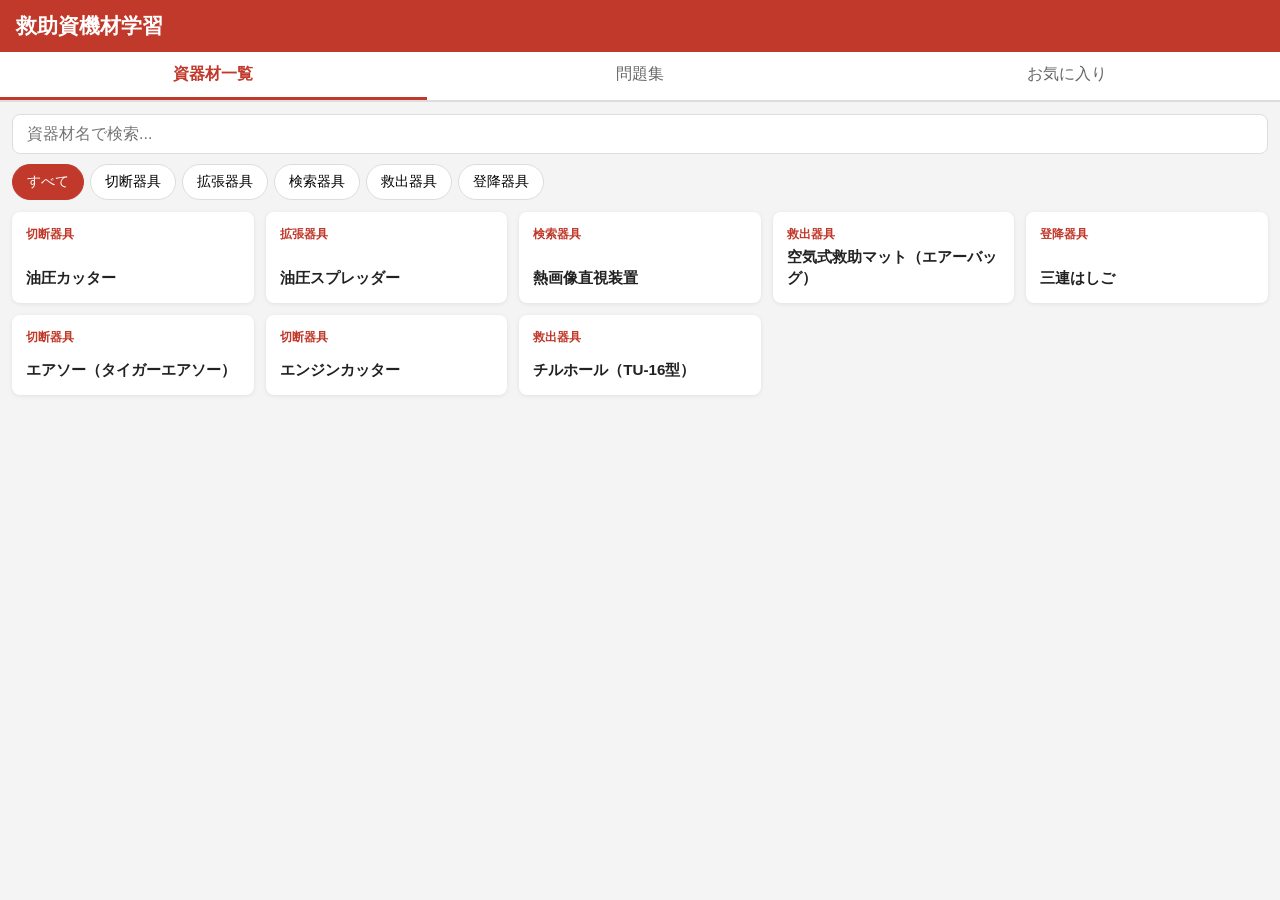
==== index.html @ cde4b625 "Initial commit" ====
<!DOCTYPE html>
<html lang="ja">
<head>
  <meta charset="UTF-8">
  <meta name="viewport" content="width=device-width, initial-scale=1.0">
  <title>救助資機材学習アプリ</title>
  <link rel="stylesheet" href="css/style.css">
</head>
<body>
  <header>
    <h1>救助資機材学習</h1>
  </header>

  <nav class="tab-nav">
    <button class="tab-btn active" data-tab="zukan">資器材一覧</button>
    <button class="tab-btn" data-tab="quiz">問題集</button>
    <button class="tab-btn" data-tab="fav">お気に入り</button>
  </nav>

  <main>
    <!-- 資器材一覧タブ -->
    <section id="tab-zukan" class="tab-content active">
      <div class="search-box">
        <input type="text" id="search-input" placeholder="資器材名で検索...">
      </div>
      <div class="category-filter" id="category-filter"></div>
      <div class="card-grid" id="card-grid"></div>
    </section>

    <!-- 問題集タブ -->
    <section id="tab-quiz" class="tab-content">
      <div class="quiz-controls">
        <div class="quiz-category-select">
          <label>カテゴリ</label>
          <select id="quiz-category-select">
            <option value="all">すべて</option>
          </select>
        </div>
        <button id="struggle-btn" class="struggle-btn">苦手問題のみ</button>
      </div>
      <div id="quiz-area"></div>
      <div id="quiz-result" class="hidden"></div>
    </section>

    <!-- お気に入りタブ -->
    <section id="tab-fav" class="tab-content">
      <div class="card-grid" id="fav-grid"></div>
      <p id="fav-empty" class="empty-msg hidden">お気に入りはまだありません。<br>資器材一覧の ☆ から登録できます。</p>
    </section>
  </main>

  <script src="js/app.js"></script>
  <script src="js/quiz.js"></script>
</body>
</html>
---- css/style.css ----
/* ===== リセット・基本 ===== */
*, *::before, *::after { box-sizing: border-box; margin: 0; padding: 0; }

:root {
  --primary: #c0392b;
  --primary-dark: #922b21;
  --bg: #f4f4f4;
  --card-bg: #ffffff;
  --text: #222;
  --text-light: #666;
  --border: #ddd;
  --radius: 8px;
}

body {
  font-family: 'Hiragino Sans', 'Meiryo', sans-serif;
  background: var(--bg);
  color: var(--text);
  min-height: 100vh;
}

/* ===== ヘッダー ===== */
header {
  background: var(--primary);
  color: #fff;
  padding: 12px 16px;
  display: flex;
  align-items: center;
  gap: 12px;
  position: sticky;
  top: 0;
  z-index: 100;
}

header h1 { font-size: 1.1rem; font-weight: bold; }

.back-btn {
  color: #fff;
  text-decoration: none;
  font-size: 0.9rem;
  white-space: nowrap;
}

/* ===== タブナビ ===== */
.tab-nav {
  display: flex;
  background: #fff;
  border-bottom: 2px solid var(--border);
}

.tab-btn {
  flex: 1;
  padding: 12px;
  border: none;
  background: none;
  font-size: 1rem;
  cursor: pointer;
  color: var(--text-light);
  border-bottom: 3px solid transparent;
  transition: all 0.2s;
}

.tab-btn.active {
  color: var(--primary);
  border-bottom-color: var(--primary);
  font-weight: bold;
}

/* ===== タブコンテンツ ===== */
.tab-content { display: none; padding: 12px; }
.tab-content.active { display: block; }

/* ===== 検索・フィルター ===== */
.search-box { margin-bottom: 10px; }

.search-box input {
  width: 100%;
  padding: 10px 14px;
  border: 1px solid var(--border);
  border-radius: var(--radius);
  font-size: 1rem;
}

.search-box input:focus {
  outline: 2px solid var(--primary);
  outline-offset: 1px;
  border-color: var(--primary);
}

.category-filter {
  display: flex;
  flex-wrap: wrap;
  gap: 6px;
  margin-bottom: 12px;
}

.cat-btn {
  padding: 8px 14px;
  border: 1px solid var(--border);
  border-radius: 20px;
  background: #fff;
  font-size: 0.85rem;
  cursor: pointer;
  transition: all 0.2s;
}

.cat-btn.active {
  background: var(--primary);
  color: #fff;
  border-color: var(--primary);
}

/* ===== カードグリッド ===== */
.card-grid {
  display: grid;
  grid-template-columns: repeat(auto-fill, minmax(160px, 1fr));
  gap: 12px;
}

.card {
  background: var(--card-bg);
  border-radius: var(--radius);
  padding: 14px;
  box-shadow: 0 1px 4px rgba(0,0,0,0.08);
  cursor: pointer;
  transition: transform 0.15s, box-shadow 0.15s;
  text-decoration: none;
  color: inherit;
  display: flex;
  flex-direction: column;
  justify-content: space-between;
  min-height: 80px;
}

@media (hover: hover) {
  .card:hover { transform: translateY(-2px); box-shadow: 0 4px 12px rgba(0,0,0,0.12); }
}

.card-category {
  font-size: 0.75rem;
  color: var(--primary);
  font-weight: bold;
  margin-bottom: 4px;
}

.card-name { font-size: 0.95rem; font-weight: bold; }

/* ===== 詳細ページ ===== */
.detail-main { padding: 16px; max-width: 640px; margin: 0 auto; }

.detail-category {
  display: inline-block;
  background: var(--primary);
  color: #fff;
  font-size: 0.8rem;
  padding: 3px 10px;
  border-radius: 20px;
  margin-bottom: 16px;
}

.detail-section { margin-bottom: 24px; }
.detail-section h2 {
  font-size: 1.05rem;
  border-left: 4px solid var(--primary);
  padding-left: 8px;
  margin-bottom: 12px;
}

.spec-table { width: 100%; border-collapse: collapse; }
.spec-table tr { border-bottom: 1px solid var(--border); }
.spec-table th {
  text-align: left;
  padding: 8px;
  color: var(--text-light);
  font-size: 0.9rem;
  width: 40%;
  background: #fafafa;
}
.spec-table td { padding: 8px; font-size: 0.95rem; }

.usage-list { padding-left: 20px; }
.usage-list li { padding: 6px 0; font-size: 0.95rem; line-height: 1.6; }

#purpose-text { font-size: 0.95rem; line-height: 1.7; color: var(--text); }

.detail-quiz-btn-wrap { text-align: center; margin-top: 32px; }

.primary-btn {
  background: var(--primary);
  color: #fff;
  border: none;
  padding: 12px 32px;
  border-radius: var(--radius);
  font-size: 1rem;
  cursor: pointer;
  transition: background 0.2s;
}
.primary-btn:hover { background: var(--primary-dark); }

/* ===== 問題集 ===== */

.quiz-category-select select {
  padding: 8px 12px;
  border: 1px solid var(--border);
  border-radius: var(--radius);
  font-size: 0.95rem;
  flex: 1;
}

.quiz-card {
  background: #fff;
  border-radius: var(--radius);
  padding: 16px;
  margin-bottom: 16px;
  box-shadow: 0 1px 4px rgba(0,0,0,0.08);
}

.quiz-question { font-weight: bold; margin-bottom: 12px; line-height: 1.6; }

.quiz-choices { display: flex; flex-direction: column; gap: 8px; }

.choice-btn {
  padding: 10px 14px;
  border: 1px solid var(--border);
  border-radius: var(--radius);
  background: #fff;
  text-align: left;
  font-size: 0.95rem;
  cursor: pointer;
  transition: all 0.2s;
}

.choice-btn:hover { background: #f9f0f0; border-color: var(--primary); }
.choice-btn.correct { background: #d4efdf; border-color: #27ae60; color: #1e8449; }
.choice-btn.wrong { background: #fde8e8; border-color: #e74c3c; color: #c0392b; }
.choice-btn:disabled { cursor: default; }

.quiz-feedback {
  margin-top: 10px;
  font-size: 0.9rem;
  font-weight: bold;
  padding: 6px 10px;
  border-radius: 4px;
}
.quiz-feedback.correct { color: #1e8449; background: #eafaf1; }
.quiz-feedback.wrong { color: #c0392b; background: #fdf2f2; }

#quiz-result {
  text-align: center;
  background: #fff;
  border-radius: var(--radius);
  padding: 24px;
  box-shadow: 0 1px 4px rgba(0,0,0,0.08);
}
#quiz-result h2 { margin-bottom: 12px; }
#quiz-result .score { font-size: 2rem; font-weight: bold; color: var(--primary); }

.hidden { display: none; }

/* ===== お気に入りボタン ===== */
.fav-btn {
  margin-left: auto;
  background: none;
  border: none;
  font-size: 1.5rem;
  cursor: pointer;
  color: #fff;
  line-height: 1;
  padding: 2px 6px;
  transition: transform 0.2s;
}
.fav-btn:hover { transform: scale(1.2); }
.fav-btn.active { color: #f9ca24; }

/* ===== カードのお気に入り角バッジ ===== */
.card { position: relative; }
.card-fav-mark {
  position: absolute;
  top: 8px;
  right: 8px;
  font-size: 0.85rem;
  color: #f9ca24;
}

/* ===== 正答率表示 ===== */
.score-display {
  display: flex;
  align-items: center;
  gap: 12px;
  padding: 10px 0;
}
.score-bar-wrap {
  flex: 1;
  height: 10px;
  background: var(--border);
  border-radius: 10px;
  overflow: hidden;
}
.score-bar {
  height: 100%;
  background: var(--primary);
  border-radius: 10px;
  transition: width 0.4s;
}
.score-label { font-size: 0.9rem; color: var(--text-light); white-space: nowrap; }

/* ===== 問題集コントロール ===== */
.quiz-controls {
  display: flex;
  gap: 8px;
  align-items: center;
  margin-bottom: 16px;
  flex-wrap: wrap;
}
.quiz-category-select {
  display: flex;
  align-items: center;
  gap: 8px;
  flex: 1;
  margin-bottom: 0;
}
.struggle-btn {
  padding: 8px 12px;
  border: 1px solid var(--primary);
  border-radius: var(--radius);
  background: #fff;
  color: var(--primary);
  font-size: 0.9rem;
  cursor: pointer;
  white-space: nowrap;
  transition: all 0.2s;
}
.struggle-btn.active {
  background: var(--primary);
  color: #fff;
}

/* ===== 補足・注意事項 ===== */
.notes-list {
  list-style: none;
  display: flex;
  flex-direction: column;
  gap: 8px;
}

.notes-list li {
  font-size: 0.9rem;
  line-height: 1.6;
  color: var(--text-light);
  padding: 8px 12px;
  background: #fafafa;
  border-left: 3px solid var(--border);
  border-radius: 0 var(--radius) var(--radius) 0;
}

/* ===== 参考資料リンク ===== */
.docs-list {
  display: flex;
  flex-direction: column;
  gap: 8px;
}

.doc-link {
  display: flex;
  align-items: center;
  gap: 8px;
  padding: 10px 14px;
  border: 1px solid var(--border);
  border-radius: var(--radius);
  background: #fff;
  color: var(--text);
  text-decoration: none;
  font-size: 0.95rem;
  transition: background 0.2s, border-color 0.2s;
}

.doc-link::before {
  content: '📄';
  font-size: 1rem;
}

.doc-link:hover {
  background: #f9f0f0;
  border-color: var(--primary);
}

/* ===== 問題集・資器材個別ヘッダー ===== */
.quiz-item-header {
  display: flex;
  flex-direction: column;
  gap: 6px;
  margin-bottom: 16px;
}

.quiz-back-link {
  font-size: 0.85rem;
  color: var(--text-light);
  text-decoration: none;
}

.quiz-back-link:hover { color: var(--primary); }

.quiz-item-title {
  font-size: 1.05rem;
  font-weight: bold;
  color: var(--text);
}

/* ===== 空メッセージ ===== */
.empty-msg {
  text-align: center;
  color: var(--text-light);
  padding: 40px 16px;
  line-height: 2;
}

/* ===== レスポンシブ（スマホ優先・PC調整） ===== */
@media (min-width: 600px) {
  .card-grid { grid-template-columns: repeat(auto-fill, minmax(200px, 1fr)); }
  header h1 { font-size: 1.3rem; }
}
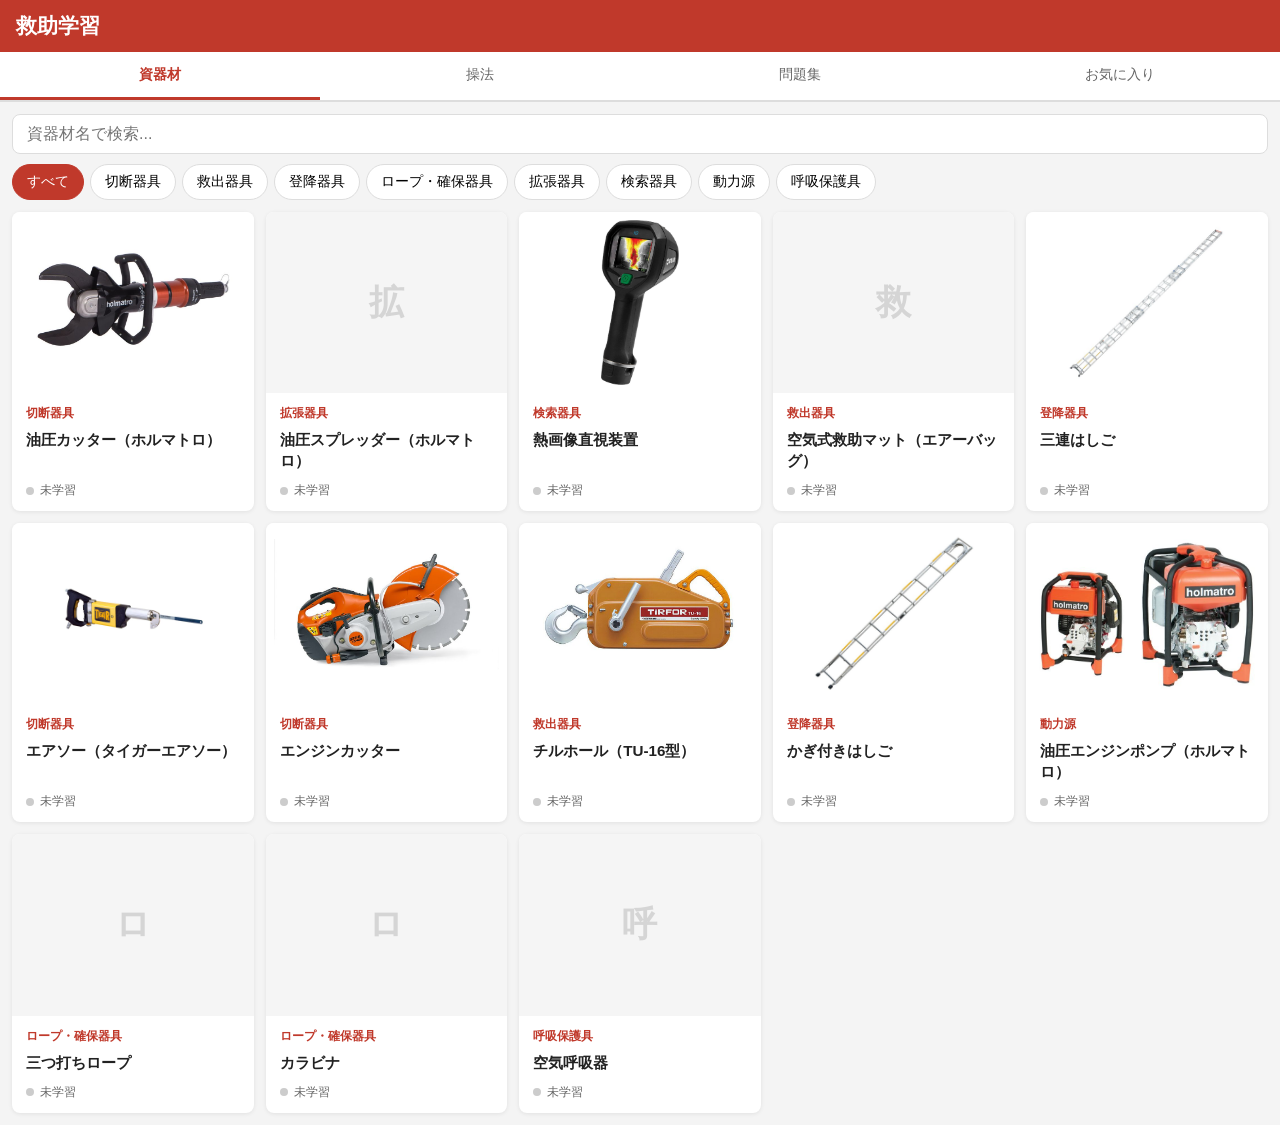
==== commit 11e8c008: "feat: 操法を別メニューに分離し、学習エンジンを刷新 資器材と操法はデータの形が違う（spec/importantSpec/image/docs/location は 資器材13件のみ、操法14件" ====
--- a/index.html
+++ b/index.html
@@ -3,16 +3,17 @@
 <head>
   <meta charset="UTF-8">
   <meta name="viewport" content="width=device-width, initial-scale=1.0">
-  <title>救助資機材学習アプリ</title>
+  <title>救助学習アプリ</title>
   <link rel="stylesheet" href="css/style.css">
 </head>
 <body>
   <header>
-    <h1>救助資機材学習</h1>
+    <h1>救助学習</h1>
   </header>
 
   <nav class="tab-nav">
-    <button class="tab-btn active" data-tab="zukan">資器材一覧</button>
+    <button class="tab-btn active" data-tab="zukan">資器材</button>
+    <button class="tab-btn" data-tab="ops">操法</button>
     <button class="tab-btn" data-tab="quiz">問題集</button>
     <button class="tab-btn" data-tab="fav">お気に入り</button>
   </nav>
@@ -24,16 +25,45 @@
         <input type="text" id="search-input" placeholder="資器材名で検索...">
       </div>
       <div class="category-filter" id="category-filter"></div>
-      <div class="card-grid" id="card-grid"></div>
+      <div class="card-grid" id="card-grid">
+        <p class="loading-msg">読み込み中…</p>
+      </div>
+    </section>
+
+    <!-- 操法・救助方法タブ -->
+    <section id="tab-ops" class="tab-content">
+      <div class="search-box">
+        <input type="text" id="ops-search-input" placeholder="操法名・手順で検索...">
+      </div>
+      <div class="category-filter" id="ops-category-filter"></div>
+      <div class="card-grid" id="ops-card-grid">
+        <p class="loading-msg">読み込み中…</p>
+      </div>
     </section>
 
     <!-- 問題集タブ -->
     <section id="tab-quiz" class="tab-content">
       <div class="quiz-controls">
         <div class="quiz-category-select">
+          <label>種別</label>
+          <select id="quiz-type-select">
+            <option value="all">すべて</option>
+            <option value="資器材">資器材</option>
+            <option value="操法">操法</option>
+          </select>
+        </div>
+        <div class="quiz-category-select">
           <label>カテゴリ</label>
           <select id="quiz-category-select">
             <option value="all">すべて</option>
+          </select>
+        </div>
+        <div class="quiz-category-select">
+          <label>出題数</label>
+          <select id="quiz-count-select">
+            <option value="10" selected>10問</option>
+            <option value="20">20問</option>
+            <option value="0">すべて</option>
           </select>
         </div>
         <button id="struggle-btn" class="struggle-btn">苦手問題のみ</button>
@@ -45,7 +75,7 @@
     <!-- お気に入りタブ -->
     <section id="tab-fav" class="tab-content">
       <div class="card-grid" id="fav-grid"></div>
-      <p id="fav-empty" class="empty-msg hidden">お気に入りはまだありません。<br>資器材一覧の ☆ から登録できます。</p>
+      <p id="fav-empty" class="empty-msg hidden">お気に入りはまだありません。<br>資器材・操法の一覧にある ☆ から登録できます。</p>
     </section>
   </main>
 
--- a/css/style.css
+++ b/css/style.css
@@ -50,10 +50,13 @@
 
 .tab-btn {
   flex: 1;
-  padding: 12px;
+  /* タブ4つを狭いスマホ幅に収めるため、左右の余白は詰めて折り返させない */
+  padding: 12px 4px;
+  min-height: 48px;
   border: none;
   background: none;
-  font-size: 1rem;
+  font-size: 0.9rem;
+  white-space: nowrap;
   cursor: pointer;
   color: var(--text-light);
   border-bottom: 3px solid transparent;
@@ -120,7 +123,6 @@
 .card {
   background: var(--card-bg);
   border-radius: var(--radius);
-  padding: 14px;
   box-shadow: 0 1px 4px rgba(0,0,0,0.08);
   cursor: pointer;
   transition: transform 0.15s, box-shadow 0.15s;
@@ -128,9 +130,67 @@
   color: inherit;
   display: flex;
   flex-direction: column;
-  justify-content: space-between;
   min-height: 80px;
-}
+  overflow: hidden;
+}
+
+.card-thumb {
+  width: 100%;
+  aspect-ratio: 4 / 3;
+  object-fit: contain;
+  background: #fff;
+  padding: 8px;
+  display: block;
+}
+/* 操法カード：写真が無いので上端に帯を置き、一覧で見分けられるようにする */
+.card-noimage {
+  border-top: 3px solid var(--primary);
+}
+
+.card-thumb-placeholder {
+  display: grid;
+  place-items: center;
+  font-size: 2.2rem;
+  font-weight: bold;
+  color: #d5d5d5;
+  background: #f5f5f5;
+}
+
+.card-body {
+  padding: 12px 14px;
+  display: flex;
+  flex-direction: column;
+  gap: 4px;
+  flex: 1;
+}
+
+/* ===== 習得状況バッジ ===== */
+.card-progress {
+  margin-top: auto;
+  padding-top: 6px;
+  font-size: 0.75rem;
+  display: inline-flex;
+  align-items: center;
+  gap: 6px;
+  color: var(--text-light);
+}
+
+.card-progress::before {
+  content: '';
+  width: 8px;
+  height: 8px;
+  border-radius: 50%;
+  flex-shrink: 0;
+}
+
+.card-progress.none::before { background: #ccc; }
+.card-progress.learning { color: #b7791f; font-weight: bold; }
+.card-progress.learning::before { background: #f2c94c; }
+.card-progress.done { color: #1e8449; font-weight: bold; }
+.card-progress.done::before { background: #27ae60; }
+/* 一度習得しても復習の時期が来たら知らせる */
+.card-progress.due { color: #b9431f; font-weight: bold; }
+.card-progress.due::before { background: #e8590c; }
 
 @media (hover: hover) {
   .card:hover { transform: translateY(-2px); box-shadow: 0 4px 12px rgba(0,0,0,0.12); }
@@ -155,7 +215,104 @@
   font-size: 0.8rem;
   padding: 3px 10px;
   border-radius: 20px;
+  margin-bottom: 8px;
+}
+
+.detail-location {
+  color: var(--text-light);
+  font-size: 0.9rem;
   margin-bottom: 16px;
+  padding: 6px 12px;
+  background: #fafafa;
+  border-left: 3px solid var(--primary);
+  border-radius: 0 6px 6px 0;
+  display: block;
+}
+
+.detail-image {
+  width: 100%;
+  max-width: 400px;
+  height: auto;
+  border-radius: var(--radius);
+  display: block;
+  margin: 0 auto 20px;
+  box-shadow: 0 2px 8px rgba(0,0,0,0.1);
+  background: #fafafa;
+}
+
+/* ===== 諸元のヒント＆⭐強調 ===== */
+.spec-hint {
+  font-size: 0.8rem;
+  color: var(--text-light);
+  margin-bottom: 8px;
+}
+
+.spec-table tr.spec-important { background: #fffbeb; }
+.spec-table tr.spec-important th {
+  color: #92400e;
+  background: #fef3c7;
+}
+.spec-table tr.spec-important td {
+  font-weight: bold;
+  color: #92400e;
+}
+
+/* ===== 目次ナビ ===== */
+.detail-nav {
+  display: flex;
+  gap: 4px;
+  overflow-x: auto;
+  padding: 8px 0;
+  margin-bottom: 16px;
+  border-bottom: 1px solid var(--border);
+  position: sticky;
+  top: 50px;
+  background: var(--bg);
+  z-index: 50;
+  -webkit-overflow-scrolling: touch;
+}
+
+.detail-nav a {
+  flex-shrink: 0;
+  padding: 6px 12px;
+  font-size: 0.85rem;
+  color: var(--text-light);
+  text-decoration: none;
+  border-radius: 16px;
+  border: 1px solid var(--border);
+  background: #fff;
+  white-space: nowrap;
+  transition: all 0.15s;
+}
+
+.detail-nav a:hover {
+  background: var(--primary);
+  color: #fff;
+  border-color: var(--primary);
+}
+
+/* スクロール時のオフセット調整（ナビ分の余白） */
+.detail-section { scroll-margin-top: 110px; }
+
+/* ===== 出典 ===== */
+.sources-list {
+  list-style: none;
+  display: flex;
+  flex-direction: column;
+  gap: 6px;
+}
+
+.sources-list li {
+  font-size: 0.85rem;
+  color: var(--text-light);
+  padding: 6px 10px;
+  background: #fafafa;
+  border-radius: 6px;
+}
+
+.sources-list li::before {
+  content: '📖 ';
+  margin-right: 4px;
 }
 
 .detail-section { margin-bottom: 24px; }
@@ -228,6 +385,7 @@
   font-size: 0.95rem;
   cursor: pointer;
   transition: all 0.2s;
+  min-height: 48px;
 }
 
 .choice-btn:hover { background: #f9f0f0; border-color: var(--primary); }
@@ -238,12 +396,29 @@
 .quiz-feedback {
   margin-top: 10px;
   font-size: 0.9rem;
+  padding: 10px 12px;
+  border-radius: 6px;
+}
+.quiz-feedback.correct { background: #eafaf1; border-left: 3px solid #27ae60; }
+.quiz-feedback.wrong { background: #fdf2f2; border-left: 3px solid #e74c3c; }
+
+.quiz-result-line {
   font-weight: bold;
-  padding: 6px 10px;
-  border-radius: 4px;
-}
-.quiz-feedback.correct { color: #1e8449; background: #eafaf1; }
-.quiz-feedback.wrong { color: #c0392b; background: #fdf2f2; }
+  font-size: 0.95rem;
+  margin-bottom: 6px;
+}
+.quiz-feedback.correct .quiz-result-line { color: #1e8449; }
+.quiz-feedback.wrong .quiz-result-line { color: #c0392b; }
+
+.quiz-explanation {
+  font-size: 0.88rem;
+  font-weight: normal;
+  color: #555;
+  line-height: 1.7;
+  padding-top: 6px;
+  border-top: 1px dashed #ccc;
+  margin-top: 4px;
+}
 
 #quiz-result {
   text-align: center;
@@ -254,6 +429,30 @@
 }
 #quiz-result h2 { margin-bottom: 12px; }
 #quiz-result .score { font-size: 2rem; font-weight: bold; color: var(--primary); }
+.quiz-result-pct { margin-top: 8px; color: var(--text-light); }
+.quiz-retry-btn { margin-top: 20px; }
+
+.quiz-progress {
+  display: block;
+  font-size: 0.8rem;
+  color: var(--text-light);
+  font-weight: normal;
+  margin-bottom: 4px;
+}
+
+.quiz-next-btn {
+  display: block;
+  width: 100%;
+  margin-top: 14px;
+}
+
+.quiz-next-btn.hidden { display: none; }
+
+.loading-msg {
+  text-align: center;
+  color: var(--text-light);
+  padding: 40px 16px;
+}
 
 .hidden { display: none; }
 
@@ -303,6 +502,17 @@
   transition: width 0.4s;
 }
 .score-label { font-size: 0.9rem; color: var(--text-light); white-space: nowrap; }
+.score-bar.due { background: #e8590c; }
+.score-bar.learning { background: #f2c94c; }
+.score-bar.done { background: #27ae60; }
+.score-due { margin-top: 6px; font-size: 0.85rem; color: #b9431f; }
+
+/* 出題を絞ったときの注記 */
+.quiz-scope-note {
+  margin-bottom: 10px;
+  font-size: 0.85rem;
+  color: var(--text-light);
+}
 
 /* ===== 問題集コントロール ===== */
 .quiz-controls {
@@ -319,6 +529,8 @@
   flex: 1;
   margin-bottom: 0;
 }
+/* 「カテゴリ」が2行に折れないようにする */
+.quiz-category-select label { white-space: nowrap; }
 .struggle-btn {
   padding: 8px 12px;
   border: 1px solid var(--primary);
@@ -335,6 +547,41 @@
   color: #fff;
 }
 
+/* ===== 現場のコツ ===== */
+.tips-list {
+  display: flex;
+  flex-direction: column;
+  gap: 16px;
+}
+
+.tip-card {
+  background: #fff;
+  border-radius: var(--radius);
+  padding: 14px;
+  border-left: 4px solid #e67e22;
+  box-shadow: 0 1px 4px rgba(0,0,0,0.06);
+}
+
+.tip-title {
+  font-size: 0.95rem;
+  font-weight: bold;
+  color: #e67e22;
+  margin-bottom: 6px;
+}
+
+.tip-body {
+  font-size: 0.9rem;
+  line-height: 1.7;
+  color: var(--text);
+}
+
+.tip-image {
+  width: 100%;
+  border-radius: var(--radius);
+  display: block;
+  margin-top: 10px;
+}
+
 /* ===== 補足・注意事項 ===== */
 .notes-list {
   list-style: none;
@@ -419,3 +666,56 @@
   .card-grid { grid-template-columns: repeat(auto-fill, minmax(200px, 1fr)); }
   header h1 { font-size: 1.3rem; }
 }
+
+/* ===== ダークモード（当直・夜間学習向け） ===== */
+@media (prefers-color-scheme: dark) {
+  :root {
+    --bg: #161618;
+    --card-bg: #232326;
+    --text: #e8e8e8;
+    --text-light: #a0a0a5;
+    --border: #3a3a3e;
+  }
+
+  .tab-nav,
+  .cat-btn,
+  .quiz-card,
+  .choice-btn,
+  .struggle-btn,
+  #quiz-result,
+  .tip-card,
+  .doc-link,
+  .detail-nav a,
+  .quiz-category-select select,
+  .search-box input {
+    background: var(--card-bg);
+    color: var(--text);
+  }
+
+  .choice-btn:hover { background: #2e2e33; }
+
+  .choice-btn.correct { background: #1e3a2a; border-color: #27ae60; color: #7ce0a3; }
+  .choice-btn.wrong { background: #3a2022; border-color: #e74c3c; color: #ff9b9b; }
+  .quiz-feedback.correct { background: #1e3a2a; color: #7ce0a3; }
+  .quiz-feedback.wrong { background: #3a2022; color: #ff9b9b; }
+  .quiz-explanation { color: #b8b8bd; border-top-color: #4a4a4f; }
+
+  .spec-table th { background: #2a2a2e; }
+  .spec-table tr.spec-important { background: #2e2810; }
+  .spec-table tr.spec-important th { background: #383014; color: #f2c94c; }
+  .spec-table tr.spec-important td { color: #f2c94c; }
+
+  .notes-list li { background: #2a2a2e; }
+  .detail-location { background: #2a2a2e; }
+  .doc-link:hover { background: #2e2e33; border-color: var(--primary); }
+
+  /* 写真は白背景素材が多いため白パネルのまま見せる */
+  .card-thumb { background: #fff; }
+  .card-thumb-placeholder { background: #2a2a2e; color: #55555a; }
+
+  .tip-title { color: #f0964a; }
+  .tip-card { border-left-color: #f0964a; }
+
+  .card-progress.learning { color: #f2c94c; }
+  .card-progress.done { color: #7ce0a3; }
+}
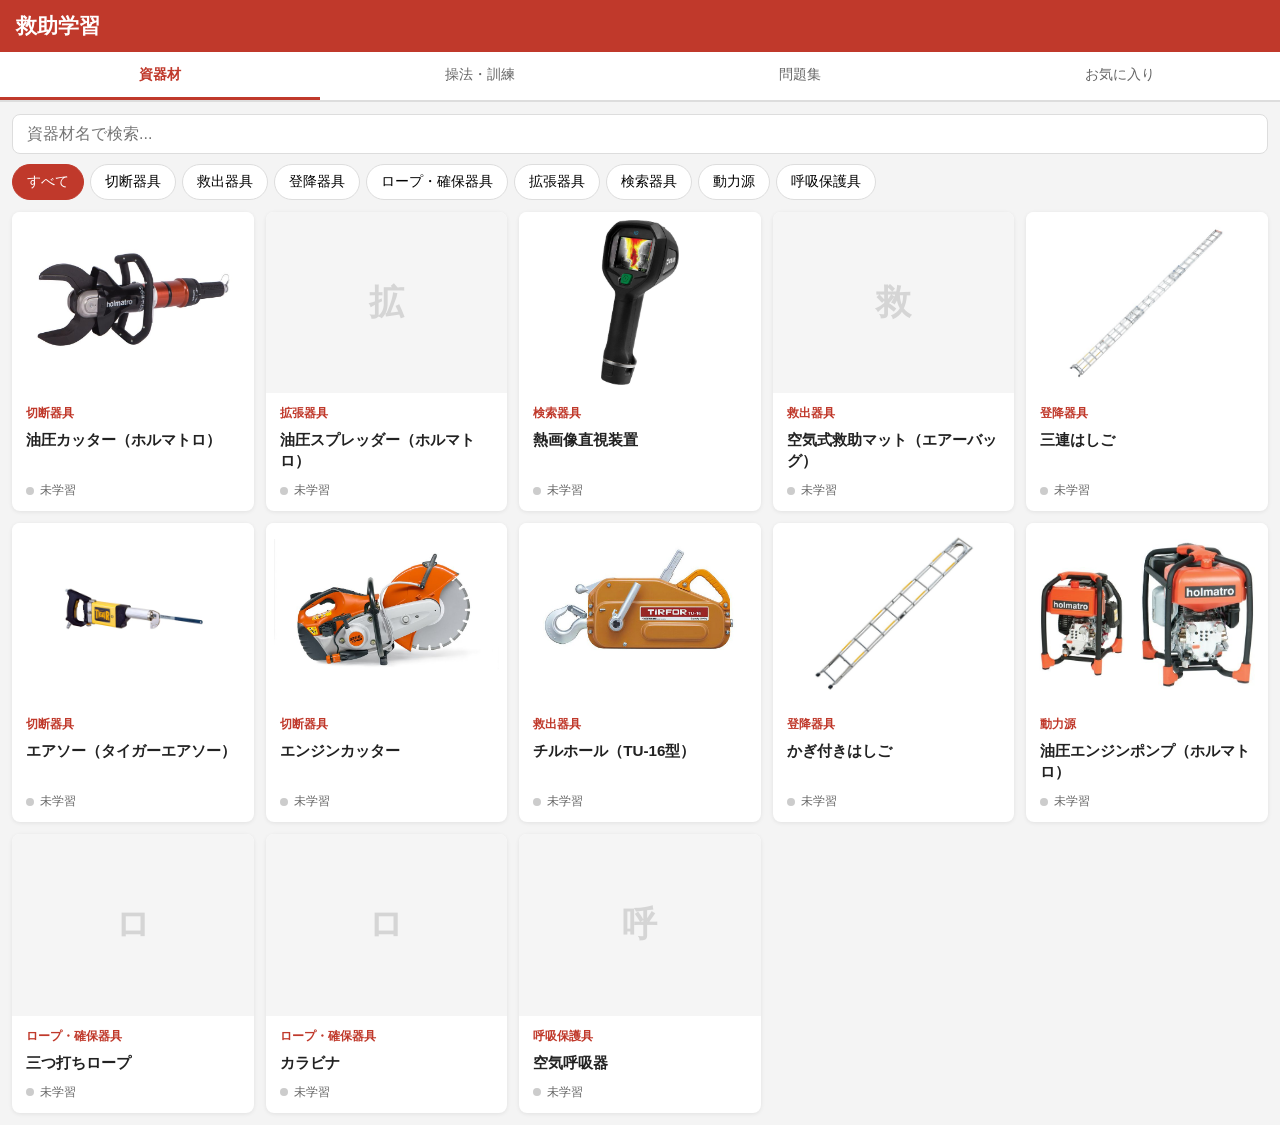
==== commit 98671a8c: "refactor: 操法タブを「操法・訓練」に改称 タブに入っているのは操法だけではない。011 車両破壊は操法ではなく 車両事故対応の技術で、sources も他13件と違い「救助科事前訓練メモ」が" ====
--- a/index.html
+++ b/index.html
@@ -13,7 +13,7 @@
 
   <nav class="tab-nav">
     <button class="tab-btn active" data-tab="zukan">資器材</button>
-    <button class="tab-btn" data-tab="ops">操法</button>
+    <button class="tab-btn" data-tab="ops">操法・訓練</button>
     <button class="tab-btn" data-tab="quiz">問題集</button>
     <button class="tab-btn" data-tab="fav">お気に入り</button>
   </nav>
@@ -30,10 +30,10 @@
       </div>
     </section>
 
-    <!-- 操法・救助方法タブ -->
+    <!-- 操法・訓練タブ（操法のほか、車両破壊など操法以外の訓練も入る） -->
     <section id="tab-ops" class="tab-content">
       <div class="search-box">
-        <input type="text" id="ops-search-input" placeholder="操法名・手順で検索...">
+        <input type="text" id="ops-search-input" placeholder="操法・訓練名、手順で検索...">
       </div>
       <div class="category-filter" id="ops-category-filter"></div>
       <div class="card-grid" id="ops-card-grid">
@@ -49,7 +49,7 @@
           <select id="quiz-type-select">
             <option value="all">すべて</option>
             <option value="資器材">資器材</option>
-            <option value="操法">操法</option>
+            <option value="操法・訓練">操法・訓練</option>
           </select>
         </div>
         <div class="quiz-category-select">
